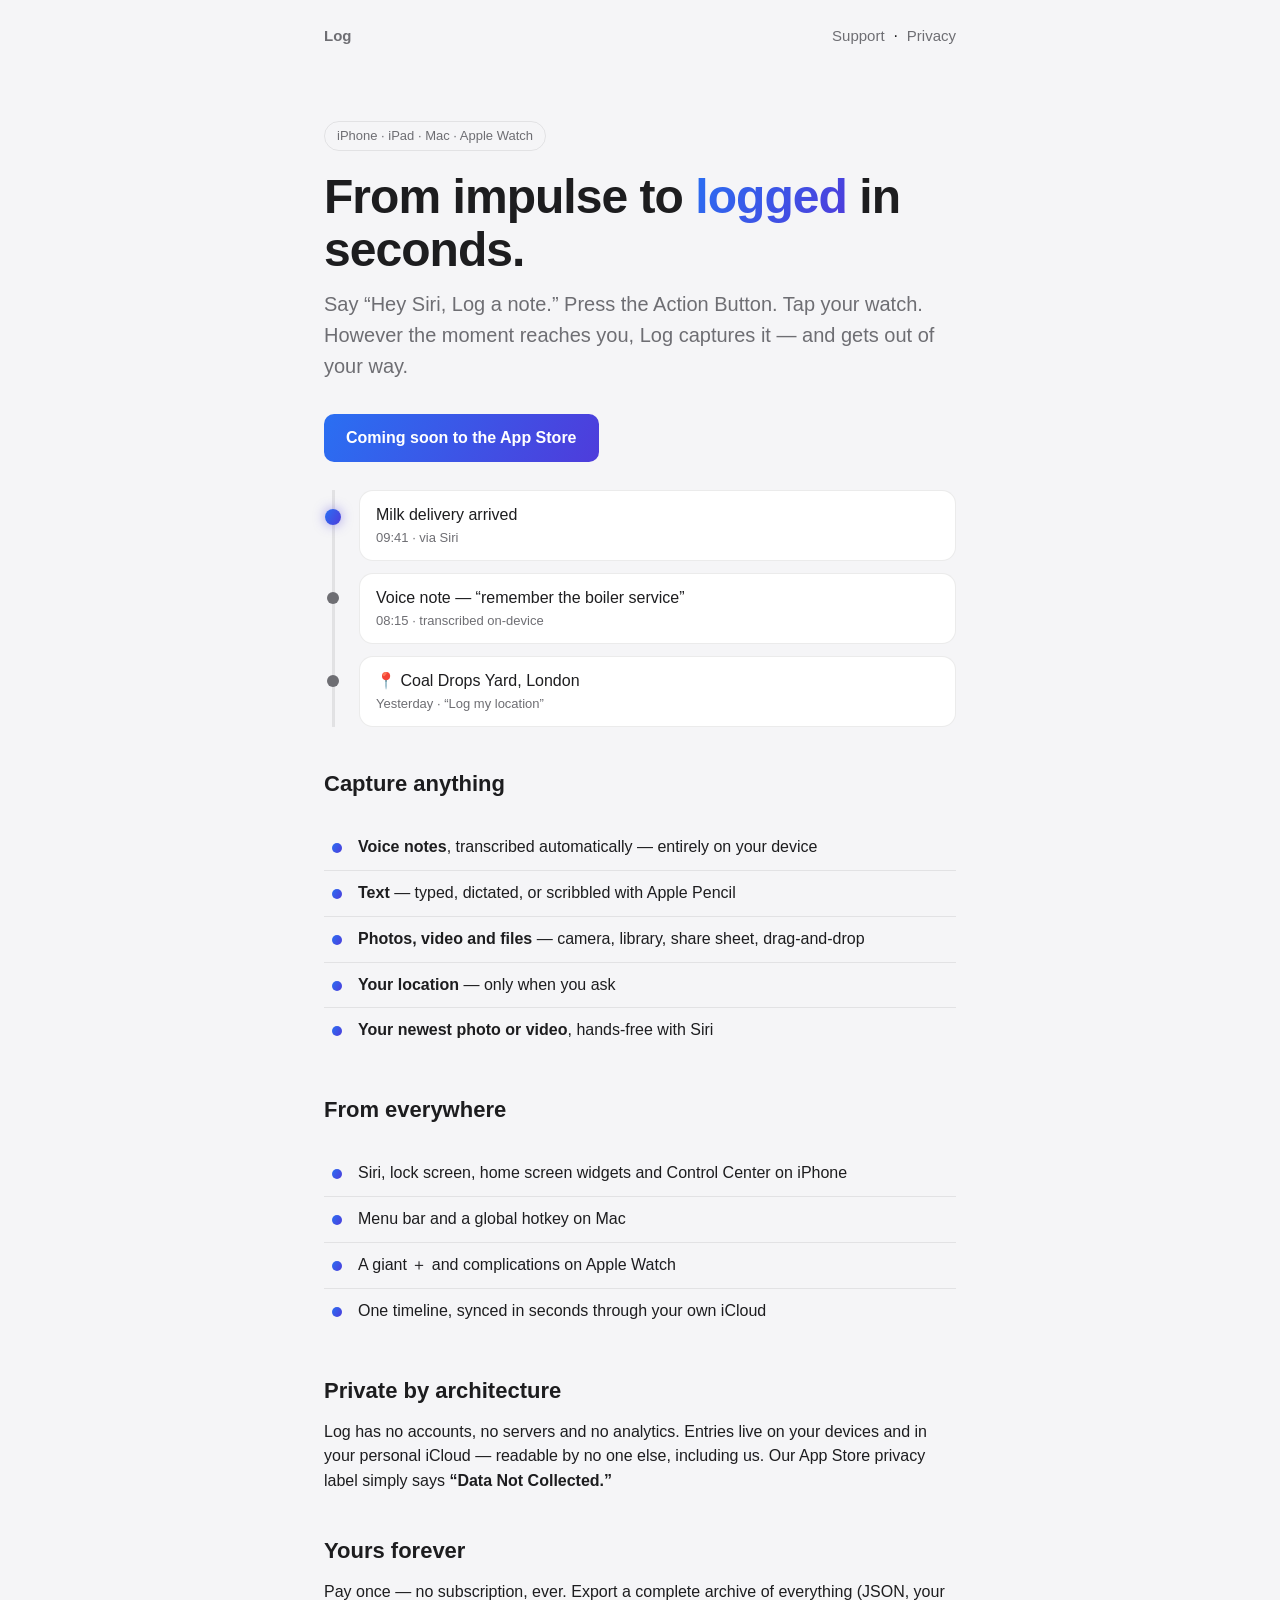
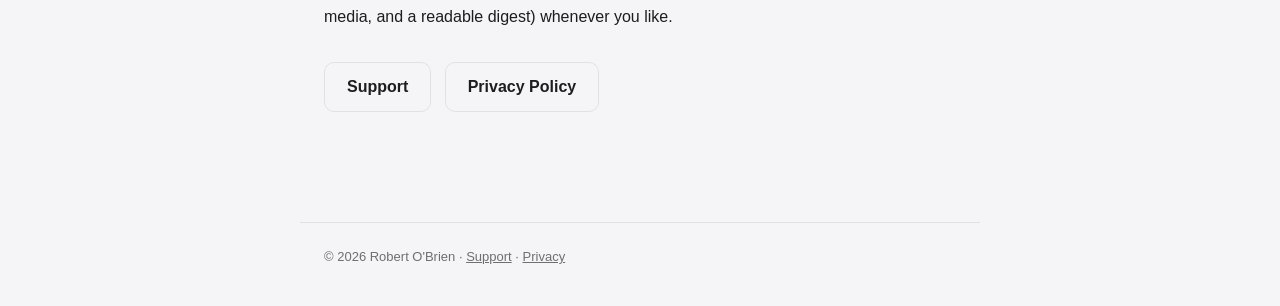
==== index.html @ 0100a917 "Log product site: root product page, /support, /privacy — served at log.bobobrien.net Co-Authored-By" ====
<!DOCTYPE html>
<html lang="en">
<head>
  <meta charset="utf-8">
  <meta name="viewport" content="width=device-width, initial-scale=1">
  <title>Log — Capture Anything</title>
  <meta name="description" content="Log: from impulse to logged in seconds. Voice, text, photos, video and location on iPhone, iPad, Mac and Apple Watch — synced through your own iCloud, seen by no one but you.">
  <link rel="stylesheet" href="/assets/style.css">
</head>
<body>
  <header class="site">
    <a href="/"><strong>Log</strong></a>
    <nav>
      <a href="/support/">Support</a> &nbsp;·&nbsp;
      <a href="/privacy/">Privacy</a>
    </nav>
  </header>
  <main>
    <span class="pill">iPhone · iPad · Mac · Apple Watch</span>
    <h1>From impulse to <span class="accent-gradient">logged</span> in seconds.</h1>
    <p class="lede">Say “Hey&nbsp;Siri, Log a note.” Press the Action Button.
    Tap your watch. However the moment reaches you, Log captures it — and gets
    out of your way.</p>

    <p><a class="button" href="#">Coming soon to the App&nbsp;Store</a></p>

    <div class="mock" aria-hidden="true">
      <div class="entry">Milk delivery arrived<div class="time">09:41 · via Siri</div></div>
      <div class="entry">Voice note — “remember the boiler service” <div class="time">08:15 · transcribed on-device</div></div>
      <div class="entry">📍 Coal Drops Yard, London<div class="time">Yesterday · “Log my location”</div></div>
    </div>

    <h2>Capture anything</h2>
    <ul class="features">
      <li><strong>Voice notes</strong>, transcribed automatically — entirely on your device</li>
      <li><strong>Text</strong> — typed, dictated, or scribbled with Apple Pencil</li>
      <li><strong>Photos, video and files</strong> — camera, library, share sheet, drag-and-drop</li>
      <li><strong>Your location</strong> — only when you ask</li>
      <li><strong>Your newest photo or video</strong>, hands-free with Siri</li>
    </ul>

    <h2>From everywhere</h2>
    <ul class="features">
      <li>Siri, lock screen, home screen widgets and Control Center on iPhone</li>
      <li>Menu bar and a global hotkey on Mac</li>
      <li>A giant ＋ and complications on Apple Watch</li>
      <li>One timeline, synced in seconds through your own iCloud</li>
    </ul>

    <h2>Private by architecture</h2>
    <p>Log has no accounts, no servers and no analytics. Entries live on your
    devices and in your personal iCloud — readable by no one else, including us.
    Our App Store privacy label simply says <strong>“Data Not Collected.”</strong></p>

    <h2>Yours forever</h2>
    <p>Pay once — no subscription, ever. Export a complete archive of everything
    (JSON, your media, and a readable digest) whenever you like.</p>

    <p style="margin-top:32px">
      <a class="button secondary" href="/support/">Support</a>
      &nbsp;
      <a class="button secondary" href="/privacy/">Privacy Policy</a>
    </p>
  </main>
  <footer>
    <p>© 2026 Robert O'Brien · <a href="/support/">Support</a> · <a href="/privacy/">Privacy</a></p>
  </footer>
</body>
</html>
---- assets/style.css ----
/* bobobrien.net — matches Log's design language: speed and calm.
   System fonts, semantic colors, hairline borders, light/dark. */

:root {
  color-scheme: light dark;
  --bg: #f5f5f7;
  --card: #ffffff;
  --text: #1d1d1f;
  --secondary: #6e6e73;
  --hairline: rgba(0, 0, 0, 0.08);
  --accent: #2a6ff2;
  --accent-2: #4e3cdb;
  --radius-card: 14px;
  --radius-control: 10px;
}

@media (prefers-color-scheme: dark) {
  :root {
    --bg: #101226;
    --card: #1c1e33;
    --text: #f5f5f7;
    --secondary: #9a9aa2;
    --hairline: rgba(255, 255, 255, 0.10);
  }
}

* { margin: 0; padding: 0; box-sizing: border-box; }

body {
  font-family: -apple-system, BlinkMacSystemFont, "SF Pro Text", "Segoe UI",
    Roboto, Helvetica, Arial, sans-serif;
  background: var(--bg);
  color: var(--text);
  line-height: 1.55;
  -webkit-font-smoothing: antialiased;
}

main {
  max-width: 680px;
  margin: 0 auto;
  padding: 48px 24px 96px;
}

header.site {
  display: flex;
  align-items: baseline;
  justify-content: space-between;
  max-width: 680px;
  margin: 0 auto;
  padding: 24px;
}

header.site a {
  color: var(--secondary);
  text-decoration: none;
  font-size: 15px;
}

header.site a:hover { color: var(--text); }

h1 {
  font-size: clamp(34px, 6vw, 48px);
  font-weight: 700;
  letter-spacing: -0.02em;
  line-height: 1.1;
  margin-bottom: 12px;
}

h2 {
  font-size: 22px;
  font-weight: 600;
  margin: 40px 0 12px;
}

p { margin-bottom: 14px; }

.lede {
  font-size: 20px;
  color: var(--secondary);
  margin-bottom: 32px;
}

a { color: var(--accent); }

.accent-gradient {
  background: linear-gradient(120deg, var(--accent), var(--accent-2));
  -webkit-background-clip: text;
  background-clip: text;
  color: transparent;
}

.card {
  background: var(--card);
  border: 1px solid var(--hairline);
  border-radius: var(--radius-card);
  padding: 20px 24px;
  margin: 16px 0;
}

.button {
  display: inline-block;
  background: linear-gradient(120deg, var(--accent), var(--accent-2));
  color: #fff;
  text-decoration: none;
  font-weight: 600;
  padding: 12px 22px;
  border-radius: var(--radius-control);
}

.button.secondary {
  background: none;
  border: 1px solid var(--hairline);
  color: var(--text);
}

.pill {
  display: inline-block;
  font-size: 13px;
  color: var(--secondary);
  border: 1px solid var(--hairline);
  border-radius: 999px;
  padding: 4px 12px;
  margin-bottom: 20px;
}

ul.features {
  list-style: none;
  margin: 24px 0;
}

ul.features li {
  padding: 10px 0 10px 34px;
  position: relative;
  border-bottom: 1px solid var(--hairline);
}

ul.features li:last-child { border-bottom: none; }

ul.features li::before {
  content: "";
  position: absolute;
  left: 8px;
  top: 18px;
  width: 10px;
  height: 10px;
  border-radius: 50%;
  background: linear-gradient(120deg, var(--accent), var(--accent-2));
}

/* Timeline motif (icon concept A) */
.mock {
  border-left: 3px solid var(--hairline);
  margin: 28px 0 28px 8px;
  padding-left: 24px;
}

.mock .entry {
  background: var(--card);
  border: 1px solid var(--hairline);
  border-radius: var(--radius-card);
  padding: 12px 16px;
  margin-bottom: 12px;
  position: relative;
}

.mock .entry::before {
  content: "";
  position: absolute;
  left: -33px;
  top: 18px;
  width: 12px;
  height: 12px;
  border-radius: 50%;
  background: var(--secondary);
}

.mock .entry:first-child::before {
  width: 16px;
  height: 16px;
  left: -35px;
  background: linear-gradient(120deg, var(--accent), var(--accent-2));
  box-shadow: 0 0 12px rgba(78, 60, 219, 0.5);
}

.mock .time {
  font-size: 13px;
  color: var(--secondary);
}

footer {
  max-width: 680px;
  margin: 0 auto;
  padding: 24px;
  color: var(--secondary);
  font-size: 13px;
  border-top: 1px solid var(--hairline);
}

footer a { color: var(--secondary); }
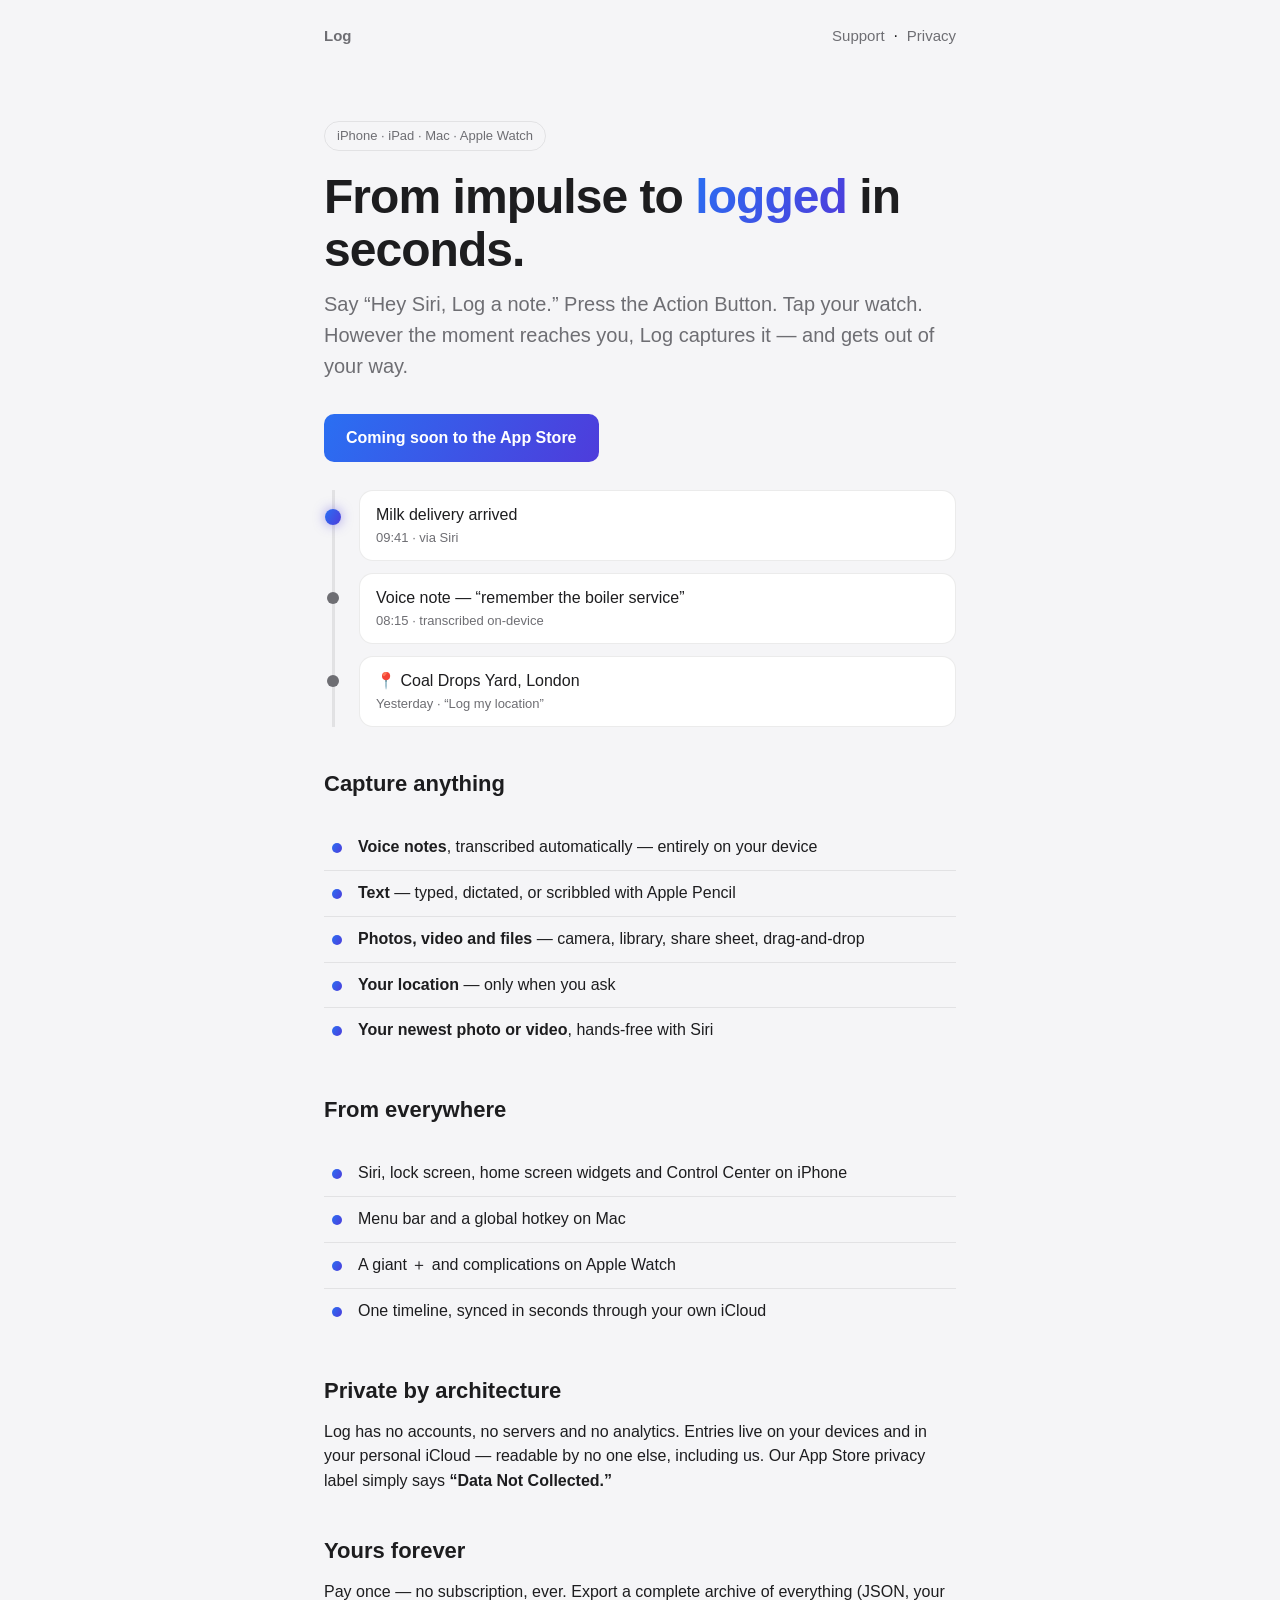
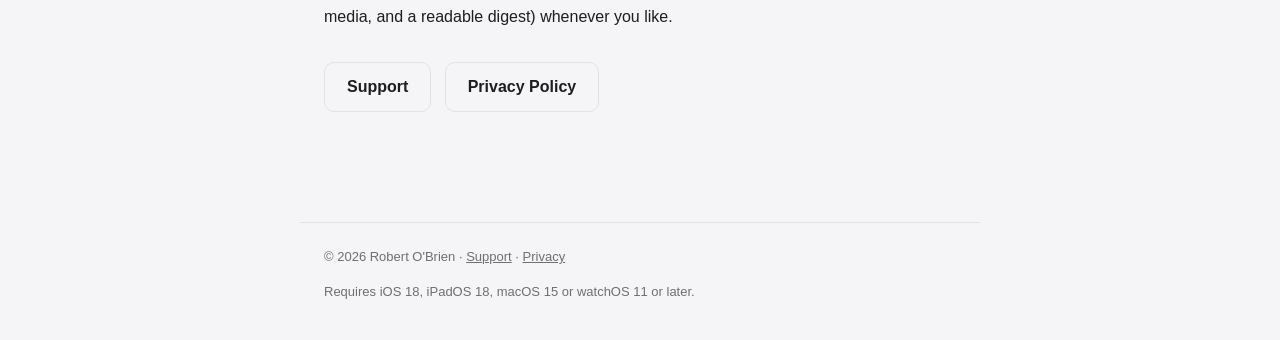
==== commit a0d0c1d4: "Privacy: Apple opt-in crash-report nuance; footer: required OS versions Co-Authored-By: Claude Fable" ====
--- a/index.html
+++ b/index.html
@@ -64,6 +64,7 @@
   </main>
   <footer>
     <p>© 2026 Robert O'Brien · <a href="/support/">Support</a> · <a href="/privacy/">Privacy</a></p>
+    <p>Requires iOS 18, iPadOS 18, macOS 15 or watchOS 11 or later.</p>
   </footer>
 </body>
 </html>
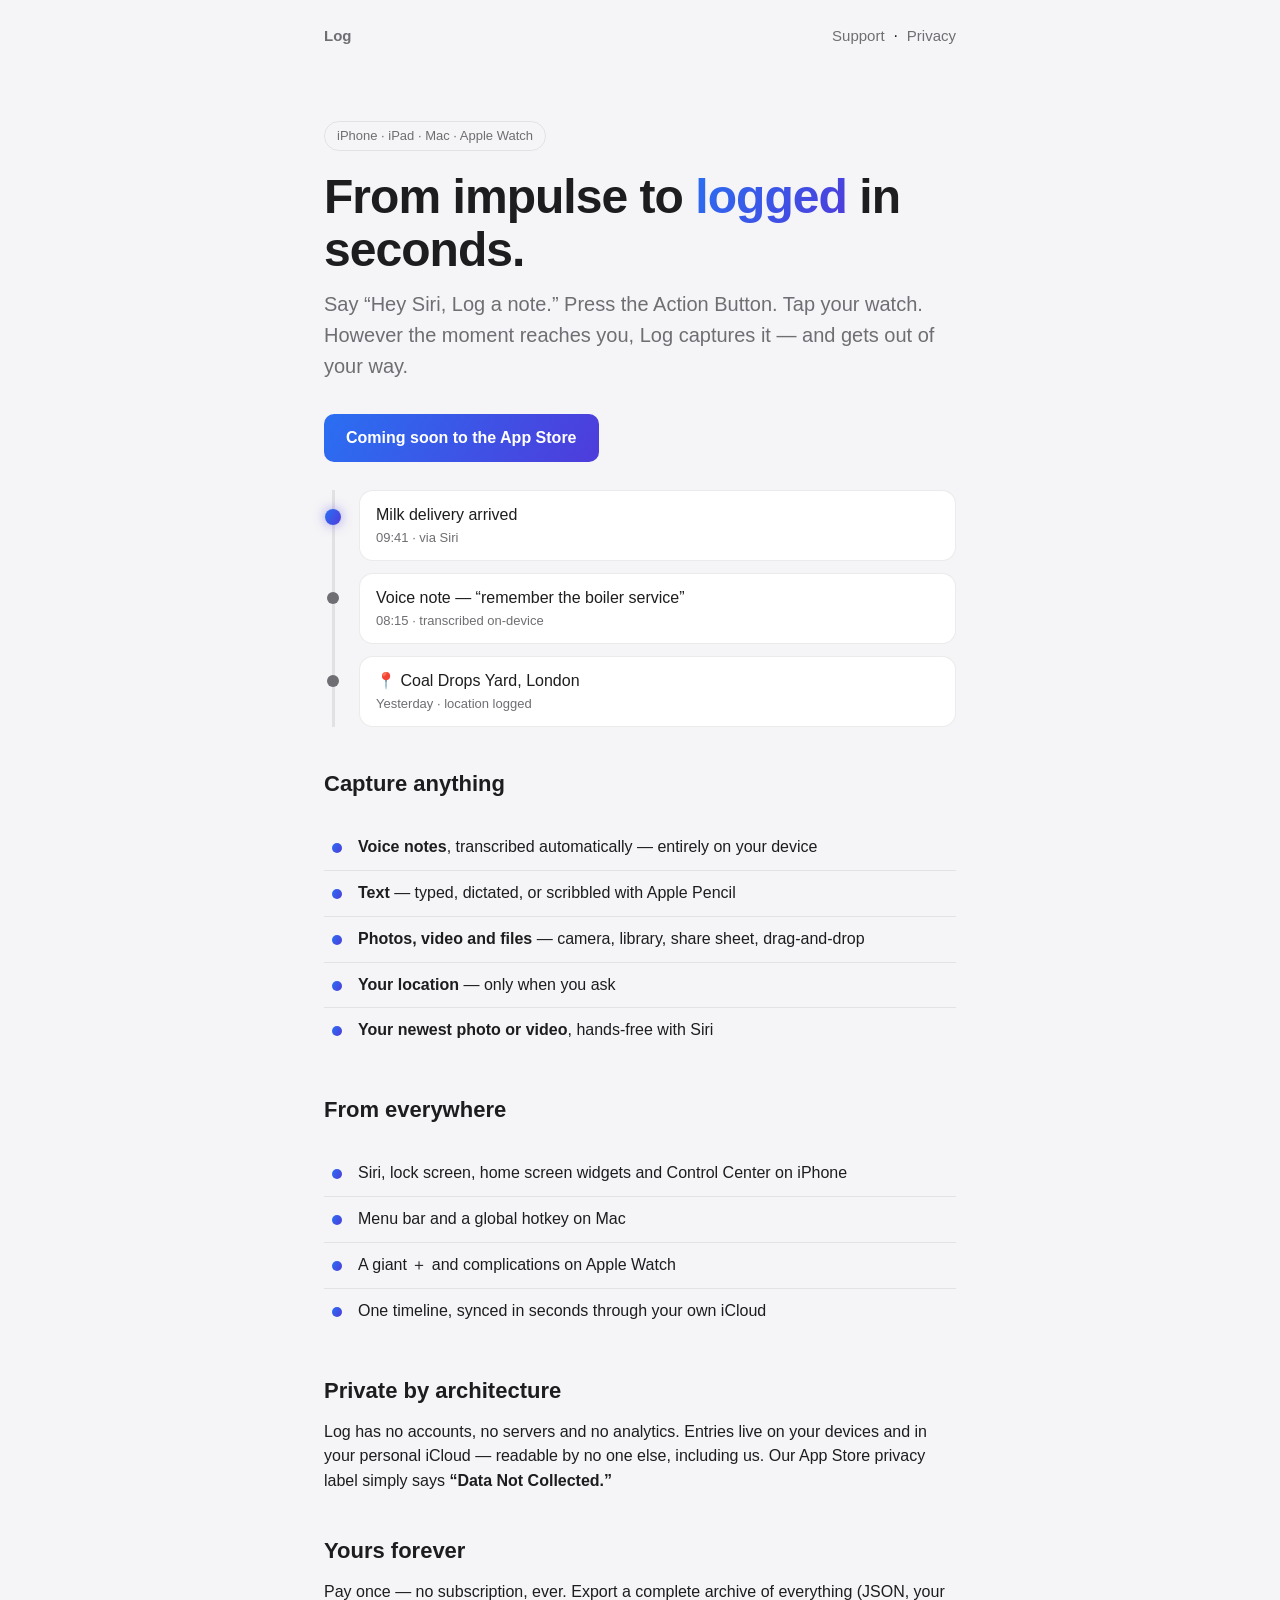
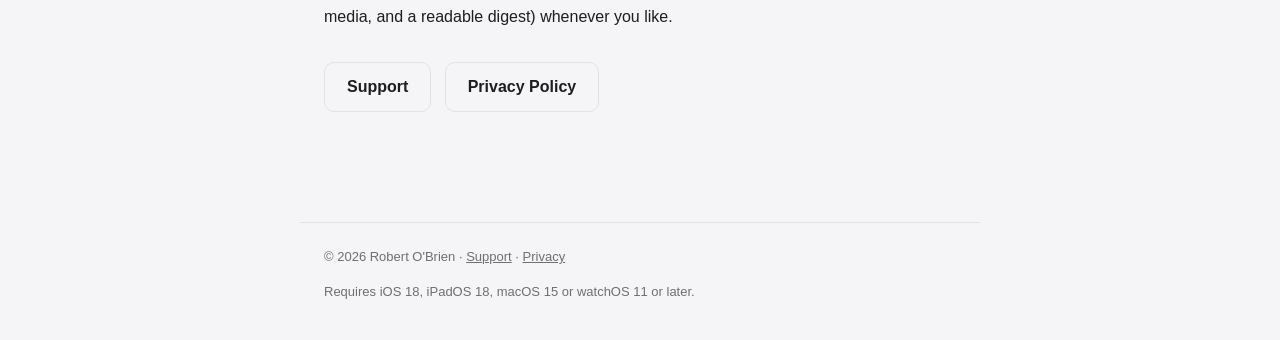
==== commit 2ab650b3: "site: harm-reduction on home + support (drop 'Log my location' recommendation, soften Siri-help pitc" ====
--- a/index.html
+++ b/index.html
@@ -22,12 +22,15 @@
     Tap your watch. However the moment reaches you, Log captures it — and gets
     out of your way.</p>
 
+    <!-- LAUNCH DAY TODO (tracked: bobobrien/Log#33): replace href="#" with the
+         real App Store URL — https://apps.apple.com/app/id<APPLE_ID> — and
+         change label to "Download on the App Store". -->
     <p><a class="button" href="#">Coming soon to the App&nbsp;Store</a></p>
 
     <div class="mock" aria-hidden="true">
       <div class="entry">Milk delivery arrived<div class="time">09:41 · via Siri</div></div>
       <div class="entry">Voice note — “remember the boiler service” <div class="time">08:15 · transcribed on-device</div></div>
-      <div class="entry">📍 Coal Drops Yard, London<div class="time">Yesterday · “Log my location”</div></div>
+      <div class="entry">📍 Coal Drops Yard, London<div class="time">Yesterday · location logged</div></div>
     </div>
 
     <h2>Capture anything</h2>
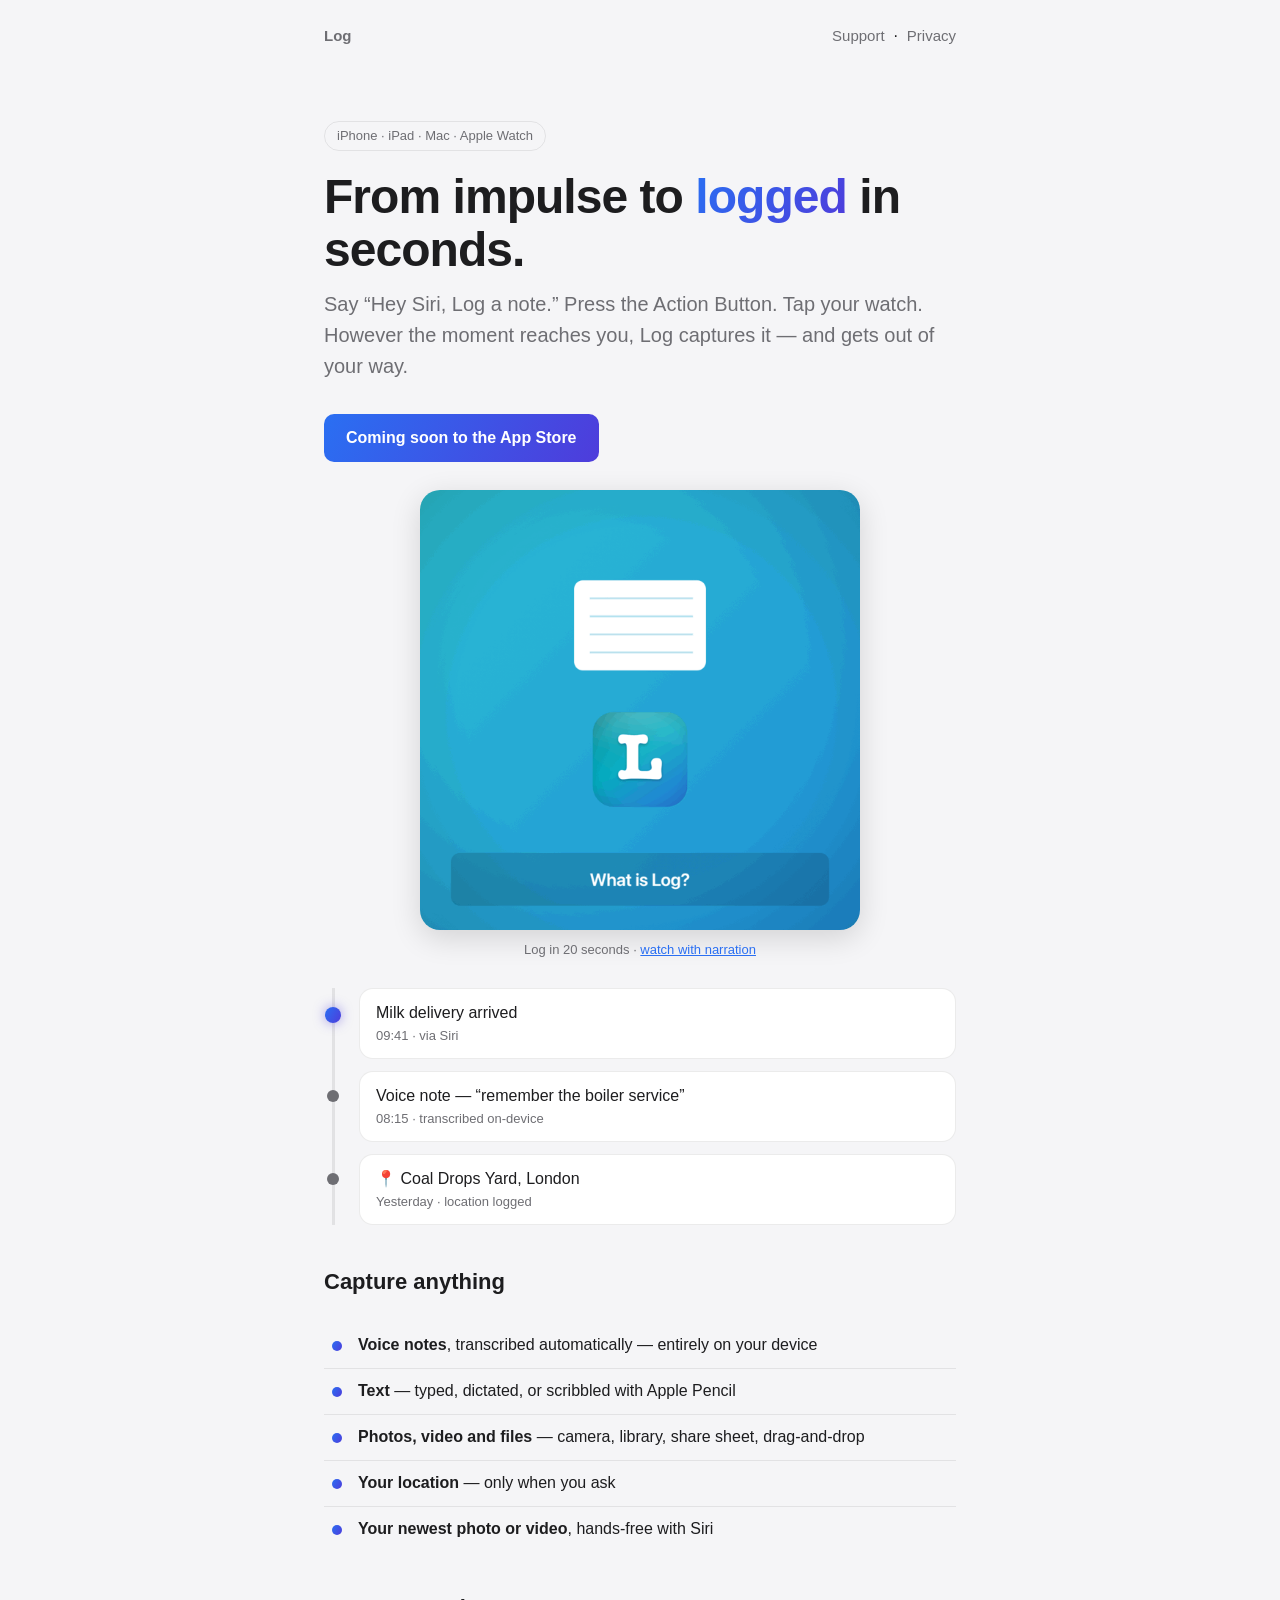
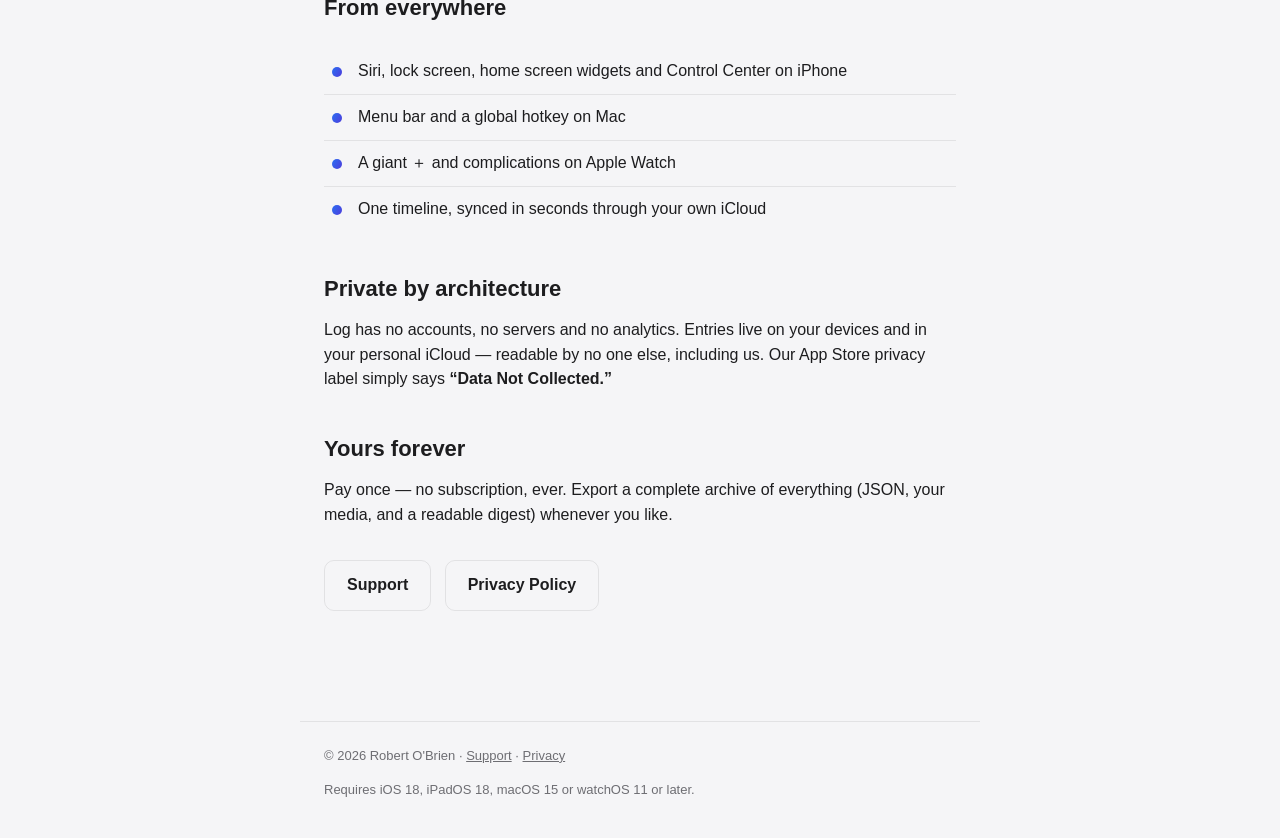
==== commit e98317a9: "feat: 'What is Log?' explainer on home + beta pages Silent looping GIF hero on the home page (icon +" ====
--- a/index.html
+++ b/index.html
@@ -26,6 +26,12 @@
          real App Store URL — https://apps.apple.com/app/id<APPLE_ID> — and
          change label to "Download on the App Store". -->
     <p><a class="button" href="#">Coming soon to the App&nbsp;Store</a></p>
+
+    <figure class="explainer">
+      <img src="/assets/video/log-explainer.gif" width="600" height="600"
+           alt="What is Log? Capture notes, photos, video, voice notes and location to your own private log — on iPhone, iPad, Mac and Apple Watch.">
+      <figcaption>Log in 20 seconds · <a href="/assets/video/log-explainer.mp4">watch with narration</a></figcaption>
+    </figure>
 
     <div class="mock" aria-hidden="true">
       <div class="entry">Milk delivery arrived<div class="time">09:41 · via Siri</div></div>
--- a/assets/style.css
+++ b/assets/style.css
@@ -147,6 +147,26 @@
   background: linear-gradient(120deg, var(--accent), var(--accent-2));
 }
 
+/* "What is Log?" explainer (silent looping GIF; narrated mp4 one tap away) */
+.explainer {
+  margin: 28px 0 12px;
+}
+.explainer img {
+  width: 100%;
+  max-width: 440px;
+  height: auto;
+  display: block;
+  margin: 0 auto;
+  border-radius: 20px;
+  box-shadow: 0 8px 30px rgba(0, 0, 0, 0.14);
+}
+.explainer figcaption {
+  text-align: center;
+  font-size: 13px;
+  color: var(--secondary);
+  margin-top: 10px;
+}
+
 /* Timeline motif (icon concept A) */
 .mock {
   border-left: 3px solid var(--hairline);
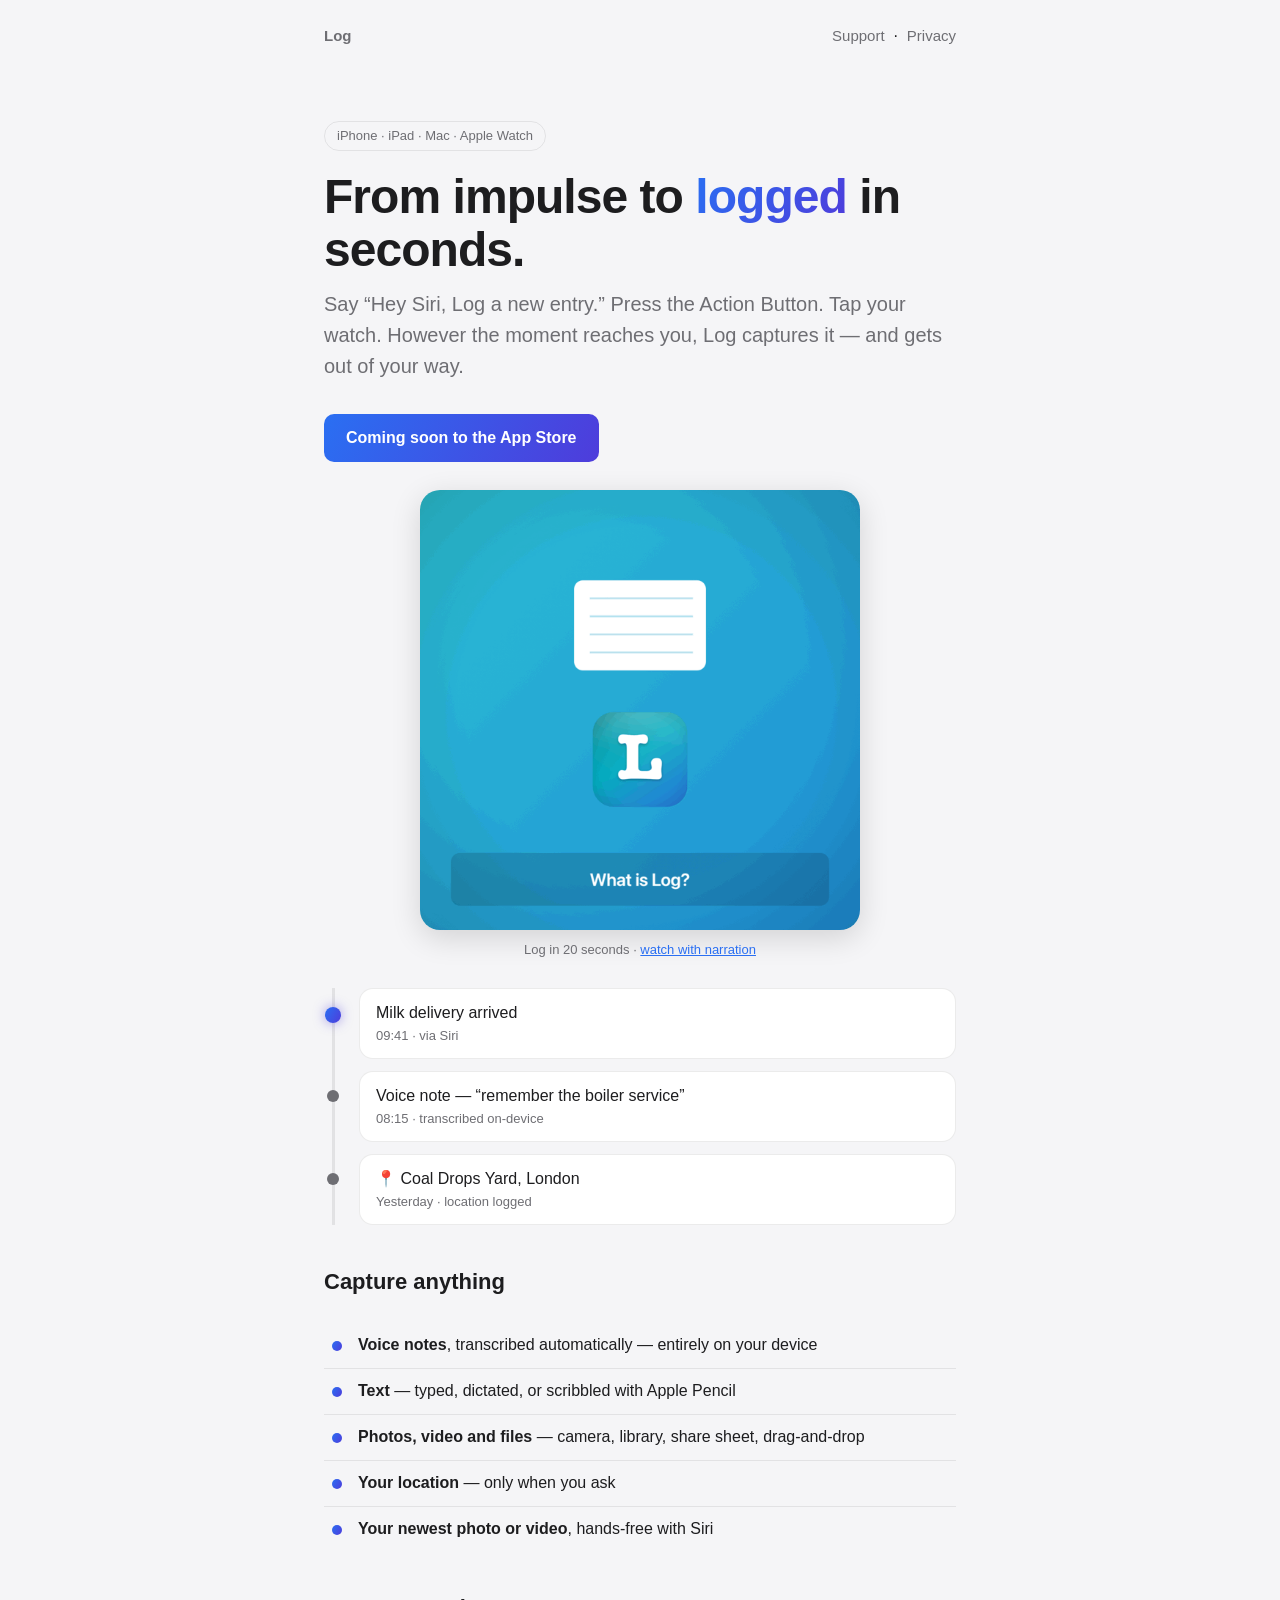
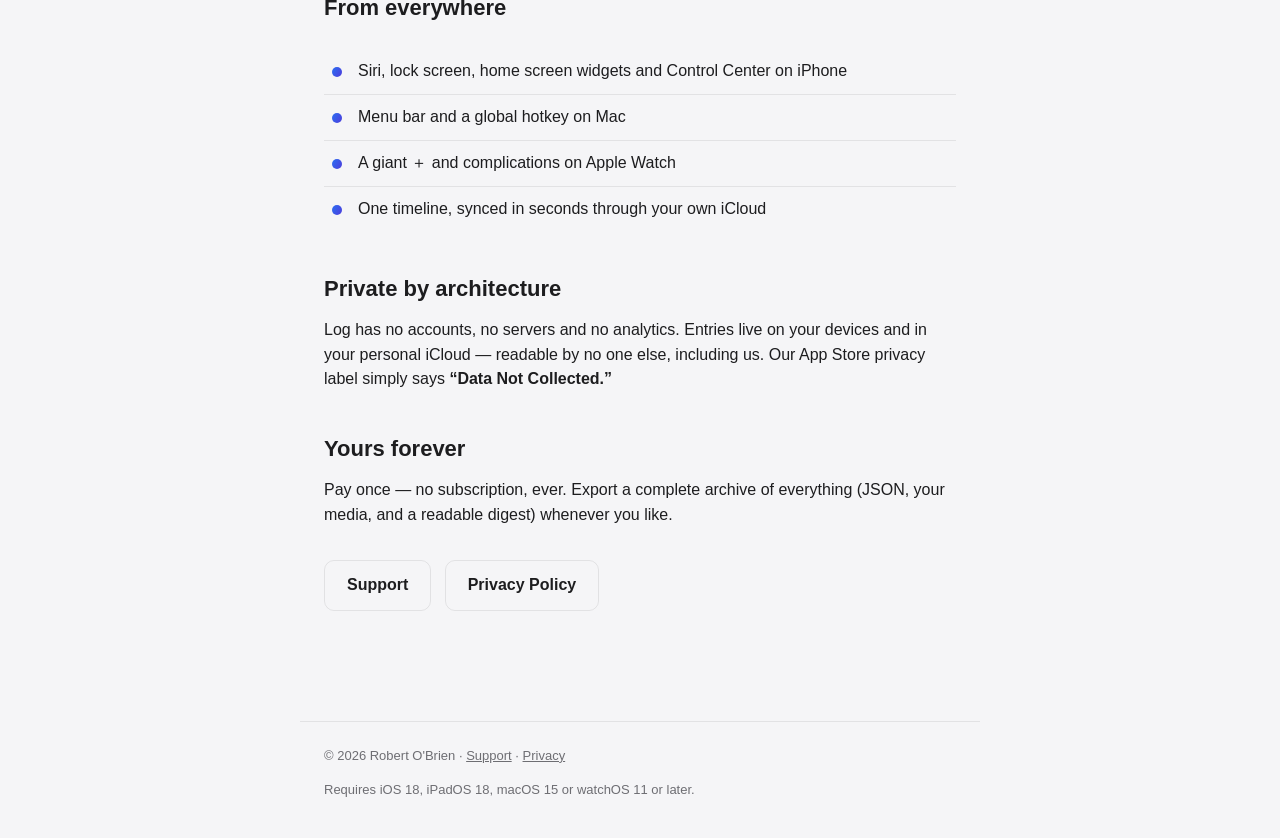
==== commit 6d087028: "docs: teach the b16 Siri phrases (Log a new entry) + consent-tap note Co-Authored-By: Claude Fable 5" ====
--- a/index.html
+++ b/index.html
@@ -18,7 +18,7 @@
   <main>
     <span class="pill">iPhone · iPad · Mac · Apple Watch</span>
     <h1>From impulse to <span class="accent-gradient">logged</span> in seconds.</h1>
-    <p class="lede">Say “Hey&nbsp;Siri, Log a note.” Press the Action Button.
+    <p class="lede">Say “Hey&nbsp;Siri, Log a new entry.” Press the Action Button.
     Tap your watch. However the moment reaches you, Log captures it — and gets
     out of your way.</p>
 
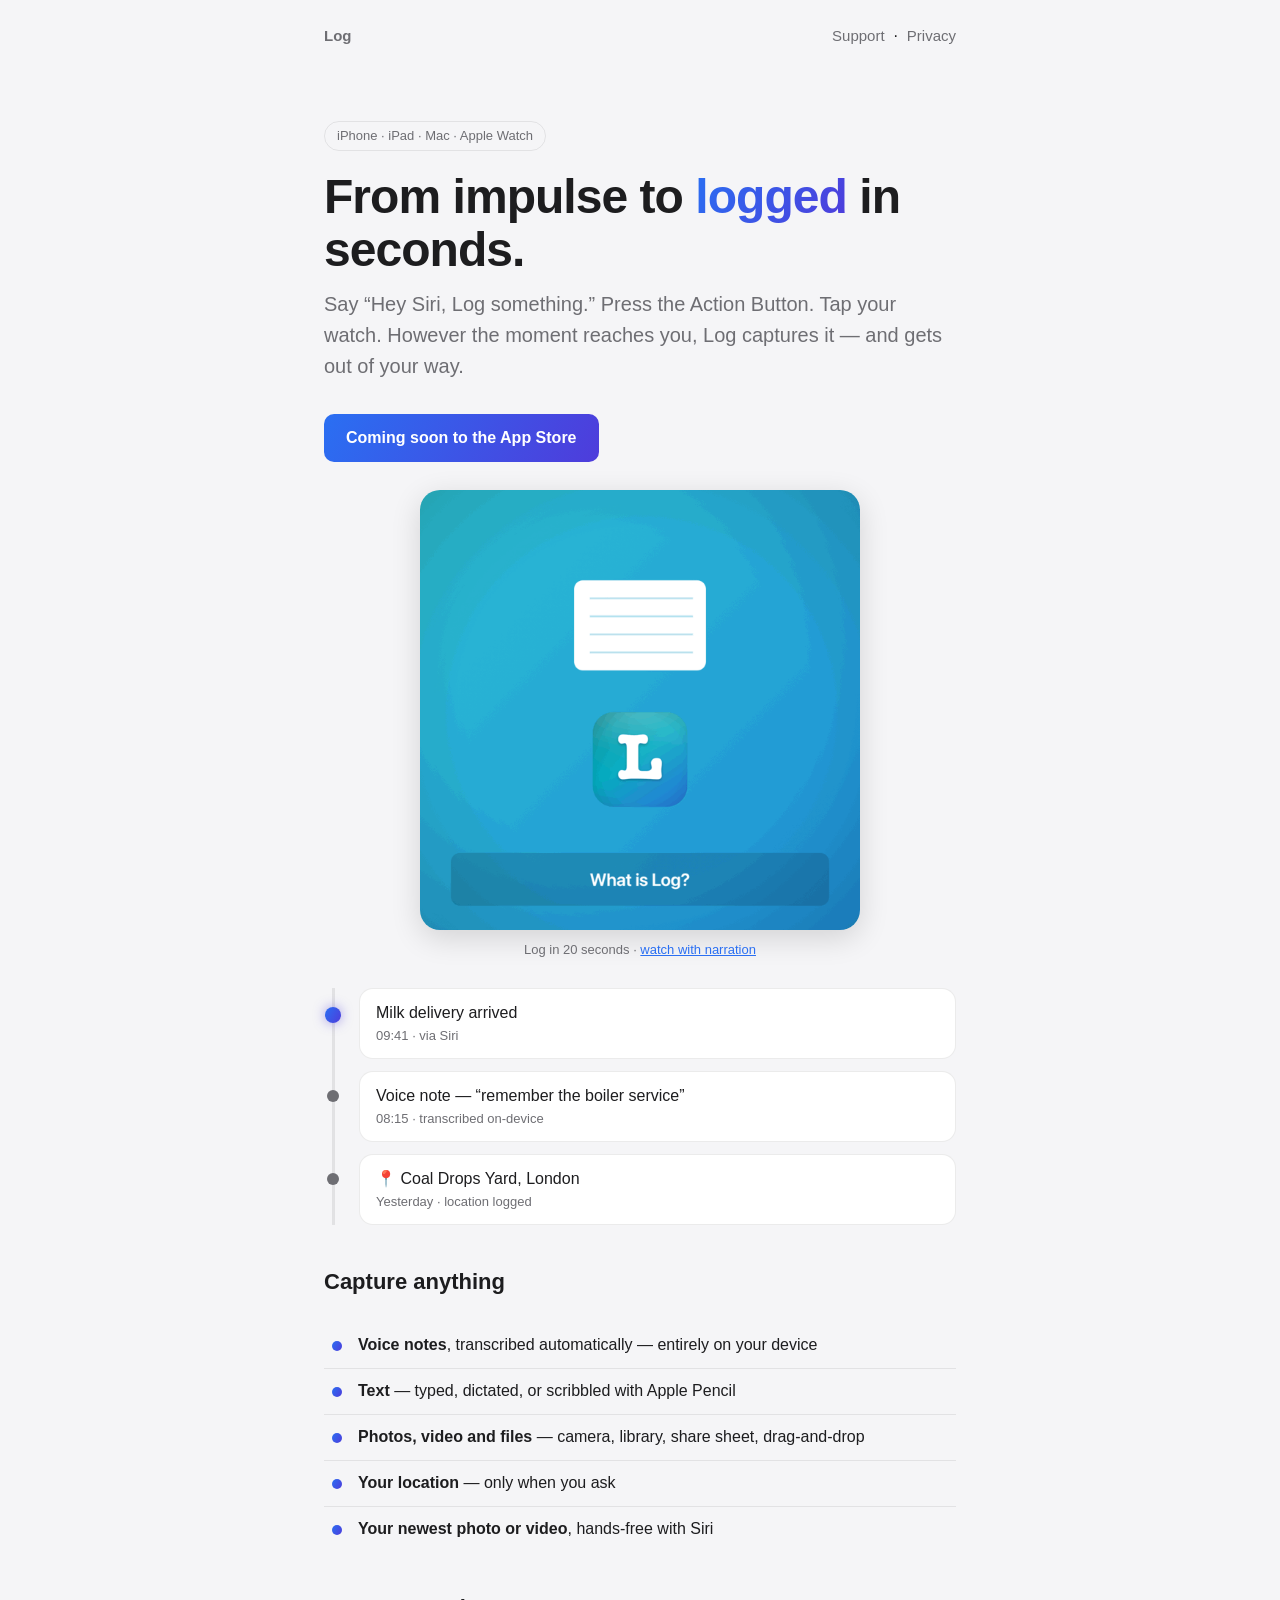
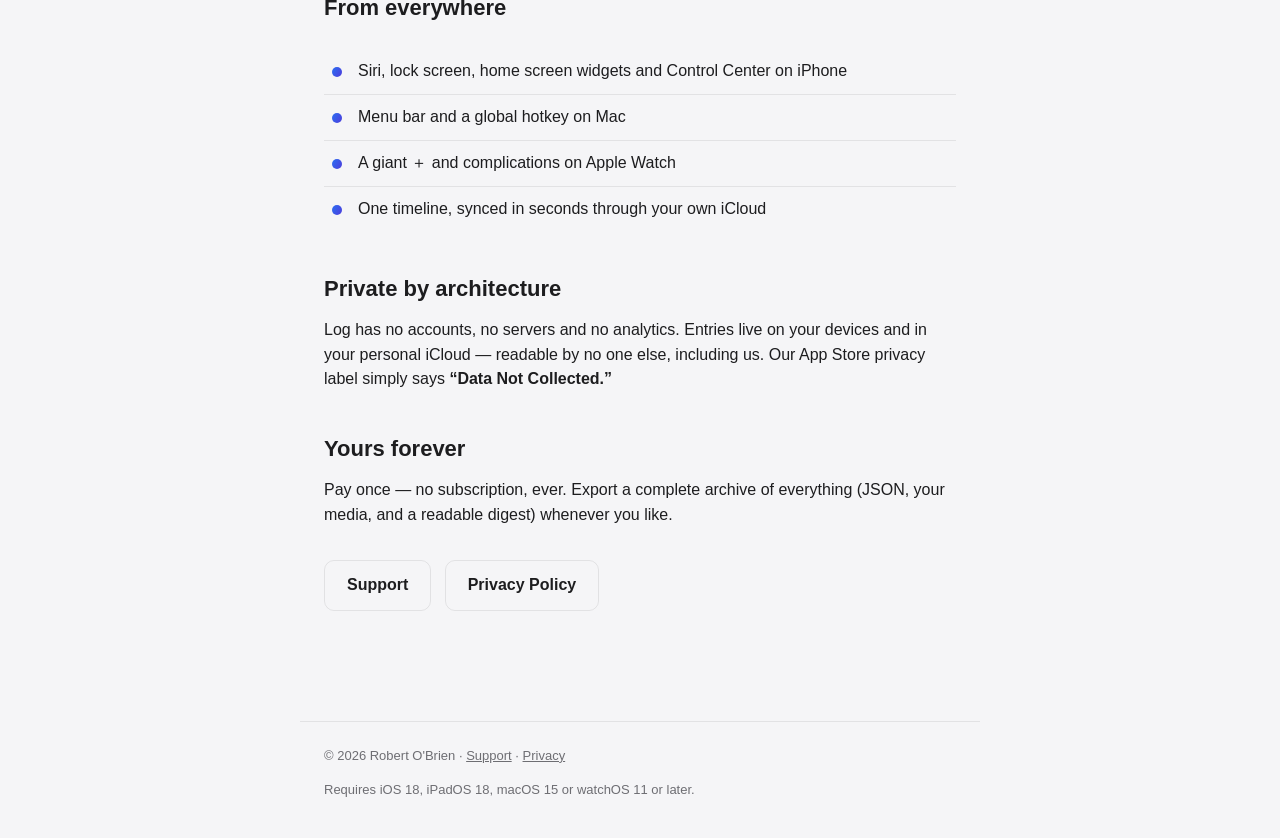
==== commit b9cf6eeb: "docs: headline Siri phrase is now 'Log something' (verified twice on clean devices) Co-Authored-By: " ====
--- a/index.html
+++ b/index.html
@@ -18,7 +18,7 @@
   <main>
     <span class="pill">iPhone · iPad · Mac · Apple Watch</span>
     <h1>From impulse to <span class="accent-gradient">logged</span> in seconds.</h1>
-    <p class="lede">Say “Hey&nbsp;Siri, Log a new entry.” Press the Action Button.
+    <p class="lede">Say “Hey&nbsp;Siri, Log something.” Press the Action Button.
     Tap your watch. However the moment reaches you, Log captures it — and gets
     out of your way.</p>
 
